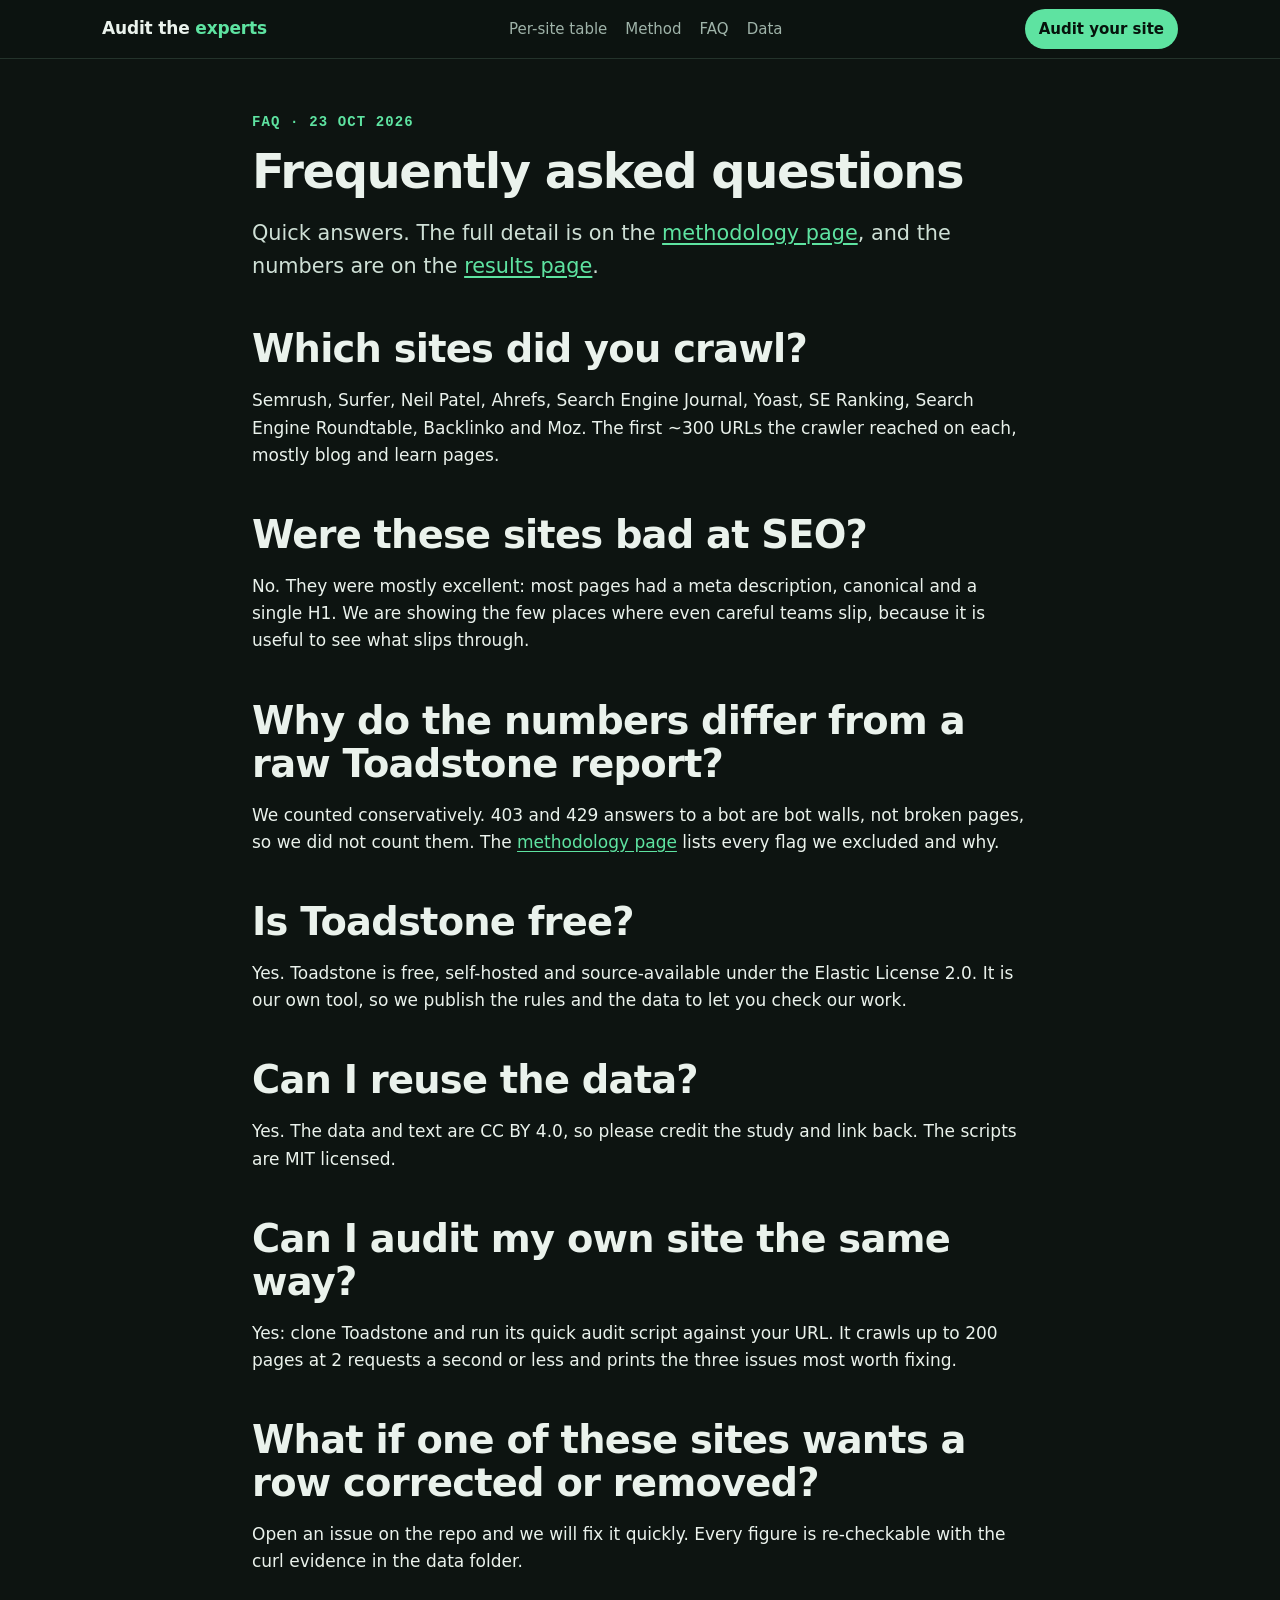
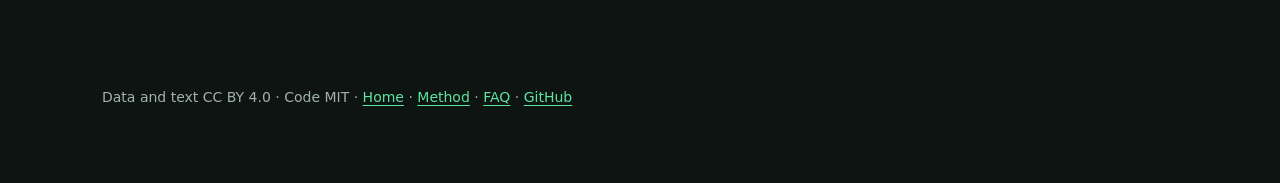
==== docs/faq.html @ 9f289cfd "Add SEO experts crawl 2026: data, charts, landing page, media, story drafts" ====
<!doctype html>
<html lang="en" class="no-js">
<head>
<meta charset="utf-8">
<meta name="viewport" content="width=device-width, initial-scale=1">
<title>FAQ: the 2026 SEO experts crawl</title>
<meta name="description" content="Answers about the 2026 crawl of 10 SEO sites: who we crawled, what we counted, how to reuse the data, and how to audit your own site.">
<link rel="canonical" href="https://spcaeo.github.io/seo-experts-crawl-2026/faq.html">
<meta http-equiv="Content-Security-Policy" content="default-src 'self'; script-src 'self'; style-src 'self'; img-src 'self' data:; media-src 'self'; connect-src 'self'; font-src 'self'; object-src 'none'; base-uri 'self'; form-action 'none'">
<meta name="referrer" content="strict-origin-when-cross-origin">
<meta name="robots" content="index, follow, max-image-preview:large">
<meta name="author" content="Rakesh Patel">
<meta name="theme-color" content="#0d1411">
<meta name="color-scheme" content="dark">
<link rel="icon" href="favicon.svg" type="image/svg+xml">
<link rel="stylesheet" href="assets/site.css">
<link rel="sitemap" type="application/xml" href="sitemap.xml">
<meta property="og:type" content="article">
<meta property="og:site_name" content="Toadstone study">
<meta property="og:title" content="FAQ: the 2026 SEO experts crawl">
<meta property="og:description" content="Answers about the 2026 crawl of 10 SEO sites: who we crawled, what we counted, how to reuse the data, and how to audit your own site.">
<meta property="og:url" content="https://spcaeo.github.io/seo-experts-crawl-2026/faq.html">
<meta property="og:image" content="https://spcaeo.github.io/seo-experts-crawl-2026/og-image.png">
<meta property="og:image:width" content="1200">
<meta property="og:image:height" content="630">
<meta property="og:image:alt" content="We crawled 10 of the best-known SEO sites: 2,521 pages, 3 broken URLs.">
<meta property="og:locale" content="en_US">
<meta property="article:published_time" content="2026-10-23T20:00:00-04:00">
<meta property="article:modified_time" content="2026-10-23T20:00:00-04:00">
<meta name="twitter:card" content="summary_large_image">
<meta name="twitter:title" content="FAQ: the 2026 SEO experts crawl">
<meta name="twitter:description" content="Answers about the 2026 crawl of 10 SEO sites: who we crawled, what we counted, how to reuse the data, and how to audit your own site.">
<meta name="twitter:image" content="https://spcaeo.github.io/seo-experts-crawl-2026/og-image.png">
<meta name="twitter:image:alt" content="We crawled 10 of the best-known SEO sites: 2,521 pages, 3 broken URLs.">
<script type="application/ld+json">{"@context": "https://schema.org", "@type": "FAQPage", "url": "https://spcaeo.github.io/seo-experts-crawl-2026/faq.html", "datePublished": "2026-10-23T20:00:00-04:00", "dateModified": "2026-10-23T20:00:00-04:00", "mainEntity": [{"@type": "Question", "name": "Which sites did you crawl?", "acceptedAnswer": {"@type": "Answer", "text": "Semrush, Surfer, Neil Patel, Ahrefs, Search Engine Journal, Yoast, SE Ranking, Search Engine Roundtable, Backlinko and Moz. The first ~300 URLs the crawler reached on each, mostly blog and learn pages."}}, {"@type": "Question", "name": "Were these sites bad at SEO?", "acceptedAnswer": {"@type": "Answer", "text": "No. They were mostly excellent: most pages had a meta description, canonical and a single H1. We are showing the few places where even careful teams slip, because it is useful to see what slips through."}}, {"@type": "Question", "name": "Why do the numbers differ from a raw Toadstone report?", "acceptedAnswer": {"@type": "Answer", "text": "We counted conservatively. 403 and 429 answers to a bot are bot walls, not broken pages, so we did not count them. The methodology page lists every flag we excluded and why."}}, {"@type": "Question", "name": "Is Toadstone free?", "acceptedAnswer": {"@type": "Answer", "text": "Yes. Toadstone is free, self-hosted and source-available under the Elastic License 2.0. It is our own tool, so we publish the rules and the data to let you check our work."}}, {"@type": "Question", "name": "Can I reuse the data?", "acceptedAnswer": {"@type": "Answer", "text": "Yes. The data and text are CC BY 4.0, so please credit the study and link back. The scripts are MIT licensed."}}, {"@type": "Question", "name": "Can I audit my own site the same way?", "acceptedAnswer": {"@type": "Answer", "text": "Yes: clone Toadstone and run its quick audit script against your URL. It crawls up to 200 pages at 2 requests a second or less and prints the three issues most worth fixing."}}, {"@type": "Question", "name": "What if one of these sites wants a row corrected or removed?", "acceptedAnswer": {"@type": "Answer", "text": "Open an issue on the repo and we will fix it quickly. Every figure is re-checkable with the curl evidence in the data folder."}}]}</script>
</head>
<body>
<a class="skip" href="#main">Skip to content</a>
<header class="top"><div class="wrap"><a class="brand" href="https://spcaeo.github.io/seo-experts-crawl-2026/">Audit the <span>experts</span></a>
<nav class="links" aria-label="Sections"><a href="https://spcaeo.github.io/seo-experts-crawl-2026/#sites">Per-site table</a><a href="methodology.html">Method</a><a href="faq.html">FAQ</a><a href="https://spcaeo.github.io/seo-experts-crawl-2026/#data">Data</a></nav>
<a class="btn sm" href="https://spcaeo.github.io/seo-experts-crawl-2026/#run">Audit your site</a></div></header>
<main id="main"><div class="wrap prose">
<p class="kicker">FAQ · 23 Oct 2026</p>
<h1 class="h1s">Frequently asked questions</h1>
<p class="lede">Quick answers. The full detail is on the <a href="methodology.html">methodology page</a>, and the numbers are on the <a href="https://spcaeo.github.io/seo-experts-crawl-2026/">results page</a>.</p>
<h2>Which sites did you crawl?</h2><p>Semrush, Surfer, Neil Patel, Ahrefs, Search Engine Journal, Yoast, SE Ranking, Search Engine Roundtable, Backlinko and Moz. The first ~300 URLs the crawler reached on each, mostly blog and learn pages.</p><h2>Were these sites bad at SEO?</h2><p>No. They were mostly excellent: most pages had a meta description, canonical and a single H1. We are showing the few places where even careful teams slip, because it is useful to see what slips through.</p><h2>Why do the numbers differ from a raw Toadstone report?</h2><p>We counted conservatively. 403 and 429 answers to a bot are bot walls, not broken pages, so we did not count them. The <a href="methodology.html">methodology page</a> lists every flag we excluded and why.</p><h2>Is Toadstone free?</h2><p>Yes. Toadstone is free, self-hosted and source-available under the Elastic License 2.0. It is our own tool, so we publish the rules and the data to let you check our work.</p><h2>Can I reuse the data?</h2><p>Yes. The data and text are CC BY 4.0, so please credit the study and link back. The scripts are MIT licensed.</p><h2>Can I audit my own site the same way?</h2><p>Yes: clone Toadstone and run its quick audit script against your URL. It crawls up to 200 pages at 2 requests a second or less and prints the three issues most worth fixing.</p><h2>What if one of these sites wants a row corrected or removed?</h2><p>Open an issue on the repo and we will fix it quickly. Every figure is re-checkable with the curl evidence in the data folder.</p>
</div></main>
<footer><div class="wrap"><p>Data and text CC BY 4.0 · Code MIT · <a href="https://spcaeo.github.io/seo-experts-crawl-2026/">Home</a> · <a href="methodology.html">Method</a> · <a href="faq.html">FAQ</a> · <a href="https://github.com/spcaeo/seo-experts-crawl-2026">GitHub</a></p></div></footer>
</body></html>
---- docs/assets/site.css ----
:root{--bg:#0d1411;--panel:#131d18;--panel2:#18251f;--line:#24332b;--ink:#eaf2ec;--muted:#9fb3a9;--amber:#f5b942;--mint:#5ee3a1;--coral:#ff7b7b;--orange:#ff9f43;--blue:#6cb6ff;--violet:#b69cff;--yellow:#ffd166;--pink:#f78fb3;--r:14px;--max:1120px;
--sans:system-ui,-apple-system,"Segoe UI",Roboto,Inter,"Helvetica Neue",Arial,sans-serif;--mono:ui-monospace,"SFMono-Regular","JetBrains Mono",Menlo,Consolas,monospace}
*{box-sizing:border-box}html{scroll-behavior:smooth}
body{margin:0;background:var(--bg);color:var(--ink);font:17px/1.6 var(--sans);-webkit-font-smoothing:antialiased}
a{color:var(--mint);text-underline-offset:3px}a:hover{color:#9af0c3}
:focus-visible{outline:3px solid var(--amber);outline-offset:3px;border-radius:4px}
.skip{position:absolute;left:-999px;top:8px;background:var(--amber);color:#111;padding:8px 14px;border-radius:8px;z-index:9}.skip:focus{left:12px}
.wrap{max-width:var(--max);margin:0 auto;padding:0 22px}
header.top{position:sticky;top:0;z-index:5;background:rgba(13,20,17,.86);backdrop-filter:blur(8px);border-bottom:1px solid var(--line)}
header.top .wrap{display:flex;align-items:center;justify-content:space-between;height:58px;gap:16px}
.brand{font-weight:800;color:var(--ink);text-decoration:none;letter-spacing:-.01em}.brand span{color:var(--mint)}
nav.links{display:flex;gap:18px;font-size:15px}nav.links a{color:var(--muted);text-decoration:none}nav.links a:hover{color:var(--ink)}
@media (max-width:760px){nav.links{display:none}}
.btn{display:inline-flex;align-items:center;gap:8px;background:var(--mint);color:#06130c;font-weight:700;text-decoration:none;padding:12px 20px;border-radius:999px;border:0}
.btn:hover{background:#8af0bd;color:#06130c}.btn.ghost{background:transparent;color:var(--ink);border:1px solid var(--line)}.btn.ghost:hover{border-color:var(--mint);color:var(--ink)}
.btn.sm{padding:8px 14px;font-size:15px}
.hero{position:relative;overflow:hidden;padding:64px 0 40px;border-bottom:1px solid var(--line)}
#crawl{position:absolute;inset:0;width:100%;height:100%;opacity:.28;pointer-events:none}
.hero .wrap{position:relative}
.kicker{color:var(--mint);font:700 14px/1 var(--mono);letter-spacing:.08em;text-transform:uppercase;margin:0 0 18px}
h1{font-size:clamp(2.2rem,5.6vw,4.3rem);line-height:1.04;letter-spacing:-.03em;margin:0 0 20px;max-width:15ch;font-weight:800}
h1 em{font-style:normal;color:var(--amber)}
.lede{font-size:clamp(1.05rem,2vw,1.3rem);color:#cfe0d6;max-width:60ch;margin:0 0 28px}
.cta-row{display:flex;flex-wrap:wrap;gap:12px;margin-bottom:44px}
.stats{display:grid;grid-template-columns:repeat(4,1fr);gap:14px;margin:0;padding:0;list-style:none}
@media (max-width:860px){.stats{grid-template-columns:repeat(2,1fr)}}
.stat{background:rgba(19,29,24,.88);border:1px solid var(--line);border-radius:var(--r);padding:18px 18px 16px}
.stat b{display:block;font-size:clamp(2rem,4.4vw,3.1rem);line-height:1;font-weight:800;letter-spacing:-.03em;color:var(--amber);font-variant-numeric:tabular-nums}
.stat.good b{color:var(--mint)}.stat span{display:block;color:var(--muted);font-size:15px;margin-top:8px;line-height:1.35}
section{padding:72px 0;border-bottom:1px solid var(--line)}
h2{font-size:clamp(1.6rem,3.4vw,2.4rem);line-height:1.12;letter-spacing:-.02em;margin:0 0 12px}
h3{font-size:1.15rem;margin:0 0 8px}
.sub{color:var(--muted);max-width:70ch;margin:0 0 28px}
.panel{background:var(--panel);border:1px solid var(--line);border-radius:var(--r);padding:20px}
.grid2{display:grid;grid-template-columns:1fr 1fr;gap:18px}@media (max-width:860px){.grid2{grid-template-columns:minmax(0,1fr)}}
.reveal{opacity:0;transform:translateY(22px);transition:opacity .7s ease,transform .7s ease}.reveal.in{opacity:1;transform:none}
.no-js .reveal{opacity:1;transform:none}
/* health grid */
.hg-row{display:grid;grid-template-columns:190px minmax(0,1fr) 64px;align-items:center;gap:12px;margin:6px 0}
.hg-row .name{font:600 14px/1.2 var(--mono);color:var(--ink);text-align:right;white-space:nowrap;overflow:hidden;text-overflow:ellipsis}
.hg-row .n{font:13px var(--mono);color:var(--muted)}
.hg-cells{display:grid;grid-template-columns:repeat(300,minmax(0,1fr));gap:1px;height:26px;min-width:0}
.hg-cells i{display:block;border-radius:1px;background:#1e2d25;transform:scaleY(.2);transition:transform .35s ease,background-color .35s ease}
.hg-cells.lit i{transform:none}
.c0{background:#2c6b4c!important}.c1{background:#a7832f!important}.c2{background:#d39a3a!important}.c3{background:#f5b942!important}.cB{background:var(--coral)!important}
@media (max-width:640px){.hg-row{grid-template-columns:96px minmax(0,1fr) 40px;gap:8px}.hg-row .name{font-size:11px}.hg-cells{height:20px;gap:0}}
.legend{display:flex;flex-wrap:wrap;gap:14px;font-size:14px;color:var(--muted);margin-top:14px}.legend i{display:inline-block;width:12px;height:12px;border-radius:3px;margin-right:6px;vertical-align:-1px}
/* charts */
.toggles{display:flex;flex-wrap:wrap;gap:8px;margin:0 0 14px}
.chip{font:600 13px var(--sans);border:1px solid var(--line);background:var(--panel2);color:var(--ink);border-radius:999px;padding:6px 12px;cursor:pointer;display:inline-flex;align-items:center;gap:7px}
.chip i{width:10px;height:10px;border-radius:50%;display:inline-block}.chip[aria-pressed=false]{opacity:.45;text-decoration:line-through}
svg text{fill:var(--ink);font-family:var(--sans)}svg .muted{fill:var(--muted)}
.bar{transition:width .8s cubic-bezier(.2,.8,.2,1),x .8s cubic-bezier(.2,.8,.2,1),opacity .3s}
.bar:hover,.cell:hover{opacity:.8}
#tip{position:fixed;z-index:20;pointer-events:none;background:#0a100d;border:1px solid var(--line);color:var(--ink);padding:8px 10px;border-radius:8px;font-size:13px;line-height:1.4;max-width:280px;box-shadow:0 10px 30px rgba(0,0,0,.4);opacity:0;transition:opacity .12s}
#tip.on{opacity:1}
/* table */
.tablewrap{overflow-x:auto;border:1px solid var(--line);border-radius:var(--r)}
table{border-collapse:collapse;width:100%;font-size:14.5px;font-variant-numeric:tabular-nums;min-width:860px}
th,td{padding:10px 9px;border-bottom:1px solid var(--line);text-align:right;white-space:nowrap}
th:first-child,td:first-child{text-align:left}thead th{background:var(--panel2);position:sticky;top:0}
th button{all:unset;cursor:pointer;font-weight:700;color:var(--ink)}th button::after{content:" ↕";color:var(--muted);font-size:12px}
th[aria-sort=ascending] button::after{content:" ↑";color:var(--mint)}th[aria-sort=descending] button::after{content:" ↓";color:var(--mint)}
tbody tr:hover{background:#15221c}td.zero{color:#5f7a6d}td.hi{color:var(--amber);font-weight:700}
.note{font-size:14px;color:var(--muted)}
/* examples */
.examples{display:grid;grid-template-columns:repeat(auto-fit,minmax(300px,1fr));gap:16px}
.ex{background:var(--panel);border:1px solid var(--line);border-radius:var(--r);padding:18px;display:flex;flex-direction:column;gap:8px}
.ex .site{font:700 13px var(--mono);color:var(--mint)}.ex p{margin:0;color:#d5e3da;font-size:15.5px}
.ex code,.mono{font-family:var(--mono);font-size:13px;word-break:break-all;color:#cfe0d6}
.ex pre{margin:4px 0 0;background:#0a100d;border:1px solid var(--line);border-radius:8px;padding:10px;font:12.5px/1.5 var(--mono);white-space:pre-wrap;word-break:break-all;color:#b9cdc2;max-height:9.5em;overflow:auto}
.pill{display:inline-block;font:700 12px var(--mono);padding:3px 8px;border-radius:999px;background:#2a1d1d;color:var(--coral);border:1px solid #4a2c2c}
.pill.ok{background:#16261e;color:var(--mint);border-color:#24402f}.pill.warn{background:#2a2414;color:var(--amber);border-color:#4a3d1d}
/* video */
figure{margin:0}figcaption{color:var(--muted);font-size:14px;margin-top:10px}
video,.media img{width:100%;height:auto;display:block;border-radius:var(--r);border:1px solid var(--line);background:#0a100d}
.media-grid{display:grid;grid-template-columns:1fr 1.25fr;gap:18px;align-items:start}@media (max-width:860px){.media-grid{grid-template-columns:minmax(0,1fr)}}
ul.clean{padding-left:1.1em}ul.clean li{margin:6px 0}
.cta{background:linear-gradient(135deg,#15291f,#132019);border:1px solid #2a4537;border-radius:22px;padding:34px}
.steps{counter-reset:s;list-style:none;padding:0;margin:20px 0}.steps li{counter-increment:s;position:relative;padding-left:44px;margin:14px 0}
.steps li::before{content:counter(s);position:absolute;left:0;top:0;width:30px;height:30px;border-radius:50%;background:var(--mint);color:#06130c;font-weight:800;display:grid;place-items:center;font-size:15px}
pre.cmd{background:#0a100d;border:1px solid var(--line);border-radius:10px;padding:12px 14px;overflow-x:auto;font:14px/1.55 var(--mono);color:#d8e8de;margin:8px 0 0}
.dl{display:grid;grid-template-columns:repeat(auto-fit,minmax(250px,1fr));gap:12px}
.dl a{display:block;background:var(--panel);border:1px solid var(--line);border-radius:12px;padding:14px 16px;text-decoration:none;color:var(--ink)}
.dl a:hover{border-color:var(--mint)}.dl a b{display:block;font-family:var(--mono);font-size:14px;color:var(--mint)}.dl a span{color:var(--muted);font-size:14px}
footer{padding:40px 0 60px;color:var(--muted);font-size:14px}
details summary{cursor:pointer;color:var(--mint);font-weight:600}
@media (prefers-reduced-motion:reduce){html{scroll-behavior:auto}.reveal,.hg-cells i,.bar{transition:none!important;opacity:1!important;transform:none!important}#crawl{display:none}}

.bad{color:#ff7b7b}.mt{margin-top:18px}.tight{margin-bottom:6px}caption{caption-side:bottom;padding:10px;text-align:left;white-space:normal;position:sticky;left:0;width:min(880px,calc(100vw - 56px));box-sizing:border-box}
.prose{max-width:820px;padding-top:56px;padding-bottom:40px}.prose h2{margin-top:44px}.h1s{font-size:clamp(1.9rem,4.4vw,3rem);max-width:none}
table.plain{min-width:720px}td.why{white-space:normal;min-width:320px;text-align:left}table.plain td,table.plain th{text-align:left}

thead th{white-space:normal;vertical-align:bottom;line-height:1.25}
.media-grid>*,.grid2>*{min-width:0}
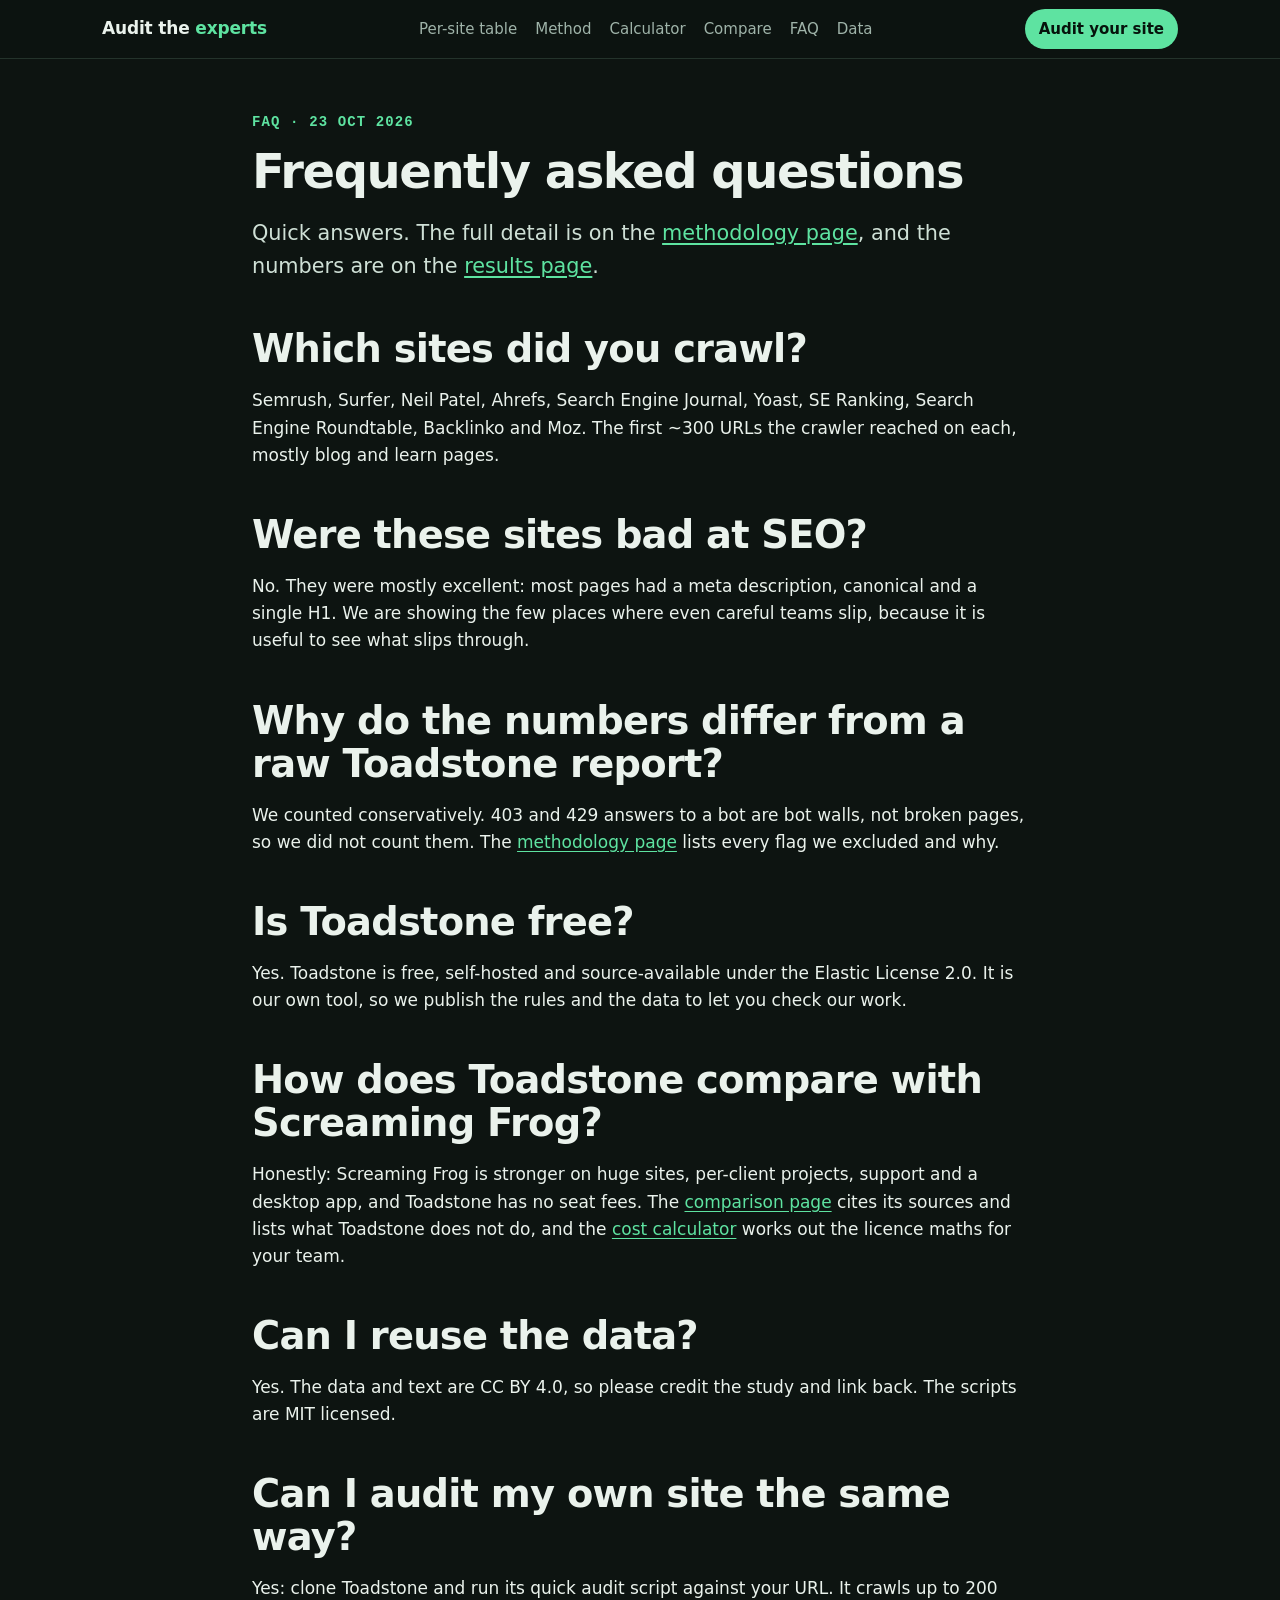
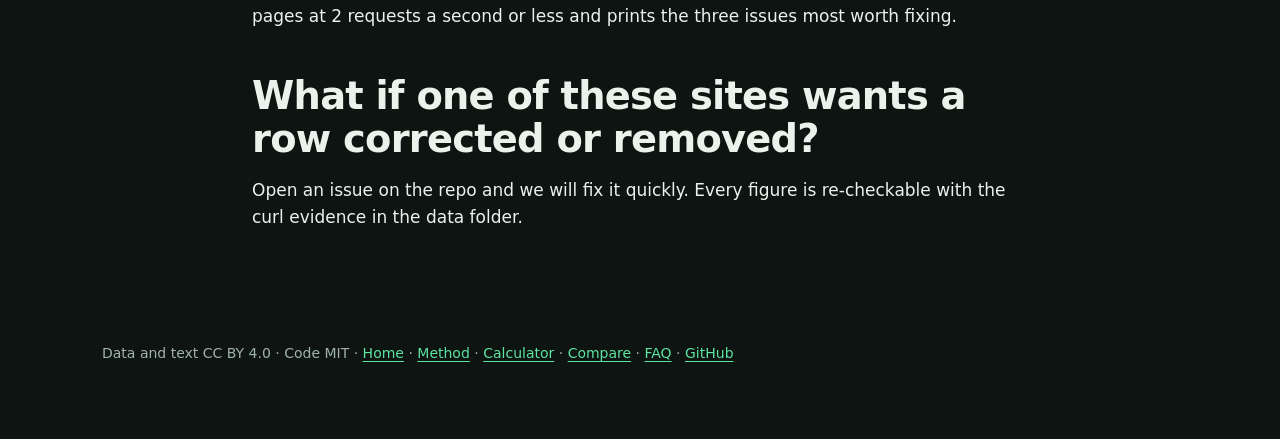
==== commit f229818e: "Add cost calculator and honest Toadstone vs Screaming Frog comparison pages - docs/calculator.html +" ====
--- a/docs/faq.html
+++ b/docs/faq.html
@@ -32,18 +32,18 @@
 <meta name="twitter:description" content="Answers about the 2026 crawl of 10 SEO sites: who we crawled, what we counted, how to reuse the data, and how to audit your own site.">
 <meta name="twitter:image" content="https://spcaeo.github.io/seo-experts-crawl-2026/og-image.png">
 <meta name="twitter:image:alt" content="We crawled 10 of the best-known SEO sites: 2,521 pages, 3 broken URLs.">
-<script type="application/ld+json">{"@context": "https://schema.org", "@type": "FAQPage", "url": "https://spcaeo.github.io/seo-experts-crawl-2026/faq.html", "datePublished": "2026-10-23T20:00:00-04:00", "dateModified": "2026-10-23T20:00:00-04:00", "mainEntity": [{"@type": "Question", "name": "Which sites did you crawl?", "acceptedAnswer": {"@type": "Answer", "text": "Semrush, Surfer, Neil Patel, Ahrefs, Search Engine Journal, Yoast, SE Ranking, Search Engine Roundtable, Backlinko and Moz. The first ~300 URLs the crawler reached on each, mostly blog and learn pages."}}, {"@type": "Question", "name": "Were these sites bad at SEO?", "acceptedAnswer": {"@type": "Answer", "text": "No. They were mostly excellent: most pages had a meta description, canonical and a single H1. We are showing the few places where even careful teams slip, because it is useful to see what slips through."}}, {"@type": "Question", "name": "Why do the numbers differ from a raw Toadstone report?", "acceptedAnswer": {"@type": "Answer", "text": "We counted conservatively. 403 and 429 answers to a bot are bot walls, not broken pages, so we did not count them. The methodology page lists every flag we excluded and why."}}, {"@type": "Question", "name": "Is Toadstone free?", "acceptedAnswer": {"@type": "Answer", "text": "Yes. Toadstone is free, self-hosted and source-available under the Elastic License 2.0. It is our own tool, so we publish the rules and the data to let you check our work."}}, {"@type": "Question", "name": "Can I reuse the data?", "acceptedAnswer": {"@type": "Answer", "text": "Yes. The data and text are CC BY 4.0, so please credit the study and link back. The scripts are MIT licensed."}}, {"@type": "Question", "name": "Can I audit my own site the same way?", "acceptedAnswer": {"@type": "Answer", "text": "Yes: clone Toadstone and run its quick audit script against your URL. It crawls up to 200 pages at 2 requests a second or less and prints the three issues most worth fixing."}}, {"@type": "Question", "name": "What if one of these sites wants a row corrected or removed?", "acceptedAnswer": {"@type": "Answer", "text": "Open an issue on the repo and we will fix it quickly. Every figure is re-checkable with the curl evidence in the data folder."}}]}</script>
+<script type="application/ld+json">{"@context": "https://schema.org", "@type": "FAQPage", "url": "https://spcaeo.github.io/seo-experts-crawl-2026/faq.html", "datePublished": "2026-10-23T20:00:00-04:00", "dateModified": "2026-10-23T20:00:00-04:00", "mainEntity": [{"@type": "Question", "name": "Which sites did you crawl?", "acceptedAnswer": {"@type": "Answer", "text": "Semrush, Surfer, Neil Patel, Ahrefs, Search Engine Journal, Yoast, SE Ranking, Search Engine Roundtable, Backlinko and Moz. The first ~300 URLs the crawler reached on each, mostly blog and learn pages."}}, {"@type": "Question", "name": "Were these sites bad at SEO?", "acceptedAnswer": {"@type": "Answer", "text": "No. They were mostly excellent: most pages had a meta description, canonical and a single H1. We are showing the few places where even careful teams slip, because it is useful to see what slips through."}}, {"@type": "Question", "name": "Why do the numbers differ from a raw Toadstone report?", "acceptedAnswer": {"@type": "Answer", "text": "We counted conservatively. 403 and 429 answers to a bot are bot walls, not broken pages, so we did not count them. The methodology page lists every flag we excluded and why."}}, {"@type": "Question", "name": "Is Toadstone free?", "acceptedAnswer": {"@type": "Answer", "text": "Yes. Toadstone is free, self-hosted and source-available under the Elastic License 2.0. It is our own tool, so we publish the rules and the data to let you check our work."}}, {"@type": "Question", "name": "How does Toadstone compare with Screaming Frog?", "acceptedAnswer": {"@type": "Answer", "text": "Honestly: Screaming Frog is stronger on huge sites, per-client projects, support and a desktop app, and Toadstone has no seat fees. The comparison page cites its sources and lists what Toadstone does not do, and the cost calculator works out the licence maths for your team."}}, {"@type": "Question", "name": "Can I reuse the data?", "acceptedAnswer": {"@type": "Answer", "text": "Yes. The data and text are CC BY 4.0, so please credit the study and link back. The scripts are MIT licensed."}}, {"@type": "Question", "name": "Can I audit my own site the same way?", "acceptedAnswer": {"@type": "Answer", "text": "Yes: clone Toadstone and run its quick audit script against your URL. It crawls up to 200 pages at 2 requests a second or less and prints the three issues most worth fixing."}}, {"@type": "Question", "name": "What if one of these sites wants a row corrected or removed?", "acceptedAnswer": {"@type": "Answer", "text": "Open an issue on the repo and we will fix it quickly. Every figure is re-checkable with the curl evidence in the data folder."}}]}</script>
 </head>
 <body>
 <a class="skip" href="#main">Skip to content</a>
 <header class="top"><div class="wrap"><a class="brand" href="https://spcaeo.github.io/seo-experts-crawl-2026/">Audit the <span>experts</span></a>
-<nav class="links" aria-label="Sections"><a href="https://spcaeo.github.io/seo-experts-crawl-2026/#sites">Per-site table</a><a href="methodology.html">Method</a><a href="faq.html">FAQ</a><a href="https://spcaeo.github.io/seo-experts-crawl-2026/#data">Data</a></nav>
+<nav class="links" aria-label="Sections"><a href="https://spcaeo.github.io/seo-experts-crawl-2026/#sites">Per-site table</a><a href="methodology.html">Method</a><a href="calculator.html">Calculator</a><a href="compare.html">Compare</a><a href="faq.html">FAQ</a><a href="https://spcaeo.github.io/seo-experts-crawl-2026/#data">Data</a></nav>
 <a class="btn sm" href="https://spcaeo.github.io/seo-experts-crawl-2026/#run">Audit your site</a></div></header>
 <main id="main"><div class="wrap prose">
 <p class="kicker">FAQ · 23 Oct 2026</p>
 <h1 class="h1s">Frequently asked questions</h1>
 <p class="lede">Quick answers. The full detail is on the <a href="methodology.html">methodology page</a>, and the numbers are on the <a href="https://spcaeo.github.io/seo-experts-crawl-2026/">results page</a>.</p>
-<h2>Which sites did you crawl?</h2><p>Semrush, Surfer, Neil Patel, Ahrefs, Search Engine Journal, Yoast, SE Ranking, Search Engine Roundtable, Backlinko and Moz. The first ~300 URLs the crawler reached on each, mostly blog and learn pages.</p><h2>Were these sites bad at SEO?</h2><p>No. They were mostly excellent: most pages had a meta description, canonical and a single H1. We are showing the few places where even careful teams slip, because it is useful to see what slips through.</p><h2>Why do the numbers differ from a raw Toadstone report?</h2><p>We counted conservatively. 403 and 429 answers to a bot are bot walls, not broken pages, so we did not count them. The <a href="methodology.html">methodology page</a> lists every flag we excluded and why.</p><h2>Is Toadstone free?</h2><p>Yes. Toadstone is free, self-hosted and source-available under the Elastic License 2.0. It is our own tool, so we publish the rules and the data to let you check our work.</p><h2>Can I reuse the data?</h2><p>Yes. The data and text are CC BY 4.0, so please credit the study and link back. The scripts are MIT licensed.</p><h2>Can I audit my own site the same way?</h2><p>Yes: clone Toadstone and run its quick audit script against your URL. It crawls up to 200 pages at 2 requests a second or less and prints the three issues most worth fixing.</p><h2>What if one of these sites wants a row corrected or removed?</h2><p>Open an issue on the repo and we will fix it quickly. Every figure is re-checkable with the curl evidence in the data folder.</p>
+<h2>Which sites did you crawl?</h2><p>Semrush, Surfer, Neil Patel, Ahrefs, Search Engine Journal, Yoast, SE Ranking, Search Engine Roundtable, Backlinko and Moz. The first ~300 URLs the crawler reached on each, mostly blog and learn pages.</p><h2>Were these sites bad at SEO?</h2><p>No. They were mostly excellent: most pages had a meta description, canonical and a single H1. We are showing the few places where even careful teams slip, because it is useful to see what slips through.</p><h2>Why do the numbers differ from a raw Toadstone report?</h2><p>We counted conservatively. 403 and 429 answers to a bot are bot walls, not broken pages, so we did not count them. The <a href="methodology.html">methodology page</a> lists every flag we excluded and why.</p><h2>Is Toadstone free?</h2><p>Yes. Toadstone is free, self-hosted and source-available under the Elastic License 2.0. It is our own tool, so we publish the rules and the data to let you check our work.</p><h2>How does Toadstone compare with Screaming Frog?</h2><p>Honestly: Screaming Frog is stronger on huge sites, per-client projects, support and a desktop app, and Toadstone has no seat fees. The <a href="compare.html">comparison page</a> cites its sources and lists what Toadstone does not do, and the <a href="calculator.html">cost calculator</a> works out the licence maths for your team.</p><h2>Can I reuse the data?</h2><p>Yes. The data and text are CC BY 4.0, so please credit the study and link back. The scripts are MIT licensed.</p><h2>Can I audit my own site the same way?</h2><p>Yes: clone Toadstone and run its quick audit script against your URL. It crawls up to 200 pages at 2 requests a second or less and prints the three issues most worth fixing.</p><h2>What if one of these sites wants a row corrected or removed?</h2><p>Open an issue on the repo and we will fix it quickly. Every figure is re-checkable with the curl evidence in the data folder.</p>
 </div></main>
-<footer><div class="wrap"><p>Data and text CC BY 4.0 · Code MIT · <a href="https://spcaeo.github.io/seo-experts-crawl-2026/">Home</a> · <a href="methodology.html">Method</a> · <a href="faq.html">FAQ</a> · <a href="https://github.com/spcaeo/seo-experts-crawl-2026">GitHub</a></p></div></footer>
+<footer><div class="wrap"><p>Data and text CC BY 4.0 · Code MIT · <a href="https://spcaeo.github.io/seo-experts-crawl-2026/">Home</a> · <a href="methodology.html">Method</a> · <a href="calculator.html">Calculator</a> · <a href="compare.html">Compare</a> · <a href="faq.html">FAQ</a> · <a href="https://github.com/spcaeo/seo-experts-crawl-2026">GitHub</a></p></div></footer>
 </body></html>
--- a/docs/assets/site.css
+++ b/docs/assets/site.css
@@ -93,3 +93,23 @@
 
 thead th{white-space:normal;vertical-align:bottom;line-height:1.25}
 .media-grid>*,.grid2>*{min-width:0}
+
+/* calculator + comparison pages */
+.disclose{border-color:#4a3d1d;background:#1a1a12;margin:0 0 24px}.disclose p{margin:0}
+.cite{font:12px var(--mono);margin-left:2px}.cite a{text-decoration:none;color:var(--amber);padding:0 1px}.cite a:hover{text-decoration:underline}
+.calc .fields{display:grid;grid-template-columns:minmax(0,1.2fr) minmax(0,1fr);gap:14px 18px;align-items:center;background:var(--panel);border:1px solid var(--line);border-radius:var(--r);padding:20px}
+.calc label{font-weight:600;line-height:1.3}.calc .hint{display:block;font-weight:400;font-size:13.5px;color:var(--muted)}
+.calc input,.calc select{width:100%;font:16px var(--sans);color:var(--ink);background:#0a100d;border:1px solid var(--line);border-radius:10px;padding:10px 12px;min-height:44px}
+.calc input:hover,.calc select:hover{border-color:#3a5347}
+@media (max-width:640px){.calc .fields{grid-template-columns:minmax(0,1fr)}}
+.result{margin-top:10px}.result .big{font-size:1.25rem;line-height:1.4}.result .big b{color:var(--amber)}
+.bars{display:grid;gap:10px;margin:18px 0 22px}.barrow{display:grid;grid-template-columns:110px minmax(0,1fr) 90px;gap:12px;align-items:center;font-size:15px}
+.barrow .track{display:block;height:22px;background:#0a100d;border:1px solid var(--line);border-radius:999px;overflow:hidden}
+.barrow .fill{display:block;height:100%;border-radius:999px;transition:width .5s cubic-bezier(.2,.8,.2,1)}
+.barrow .fill.sf{background:var(--amber)}.barrow .fill.ts{background:var(--mint)}.fill.full{width:100%}.fill.zero{width:2px}
+.barrow .bv{font:700 15px var(--mono);text-align:right}
+@media (max-width:640px){.barrow{grid-template-columns:84px minmax(0,1fr) 72px;gap:8px;font-size:13.5px}}
+@media (prefers-reduced-motion:reduce){.barrow .fill{transition:none}}
+table.cmp{min-width:860px}table.cmp th[scope=row]{white-space:normal;min-width:130px;vertical-align:top}table.cmp td{vertical-align:top}table.cmp td.why{min-width:260px}
+.plainedge{color:var(--muted);font-size:14px}
+ol.srcs{padding-left:1.4em}ol.srcs li{margin:8px 0;list-style:none;margin-left:-1.4em;padding-left:0}
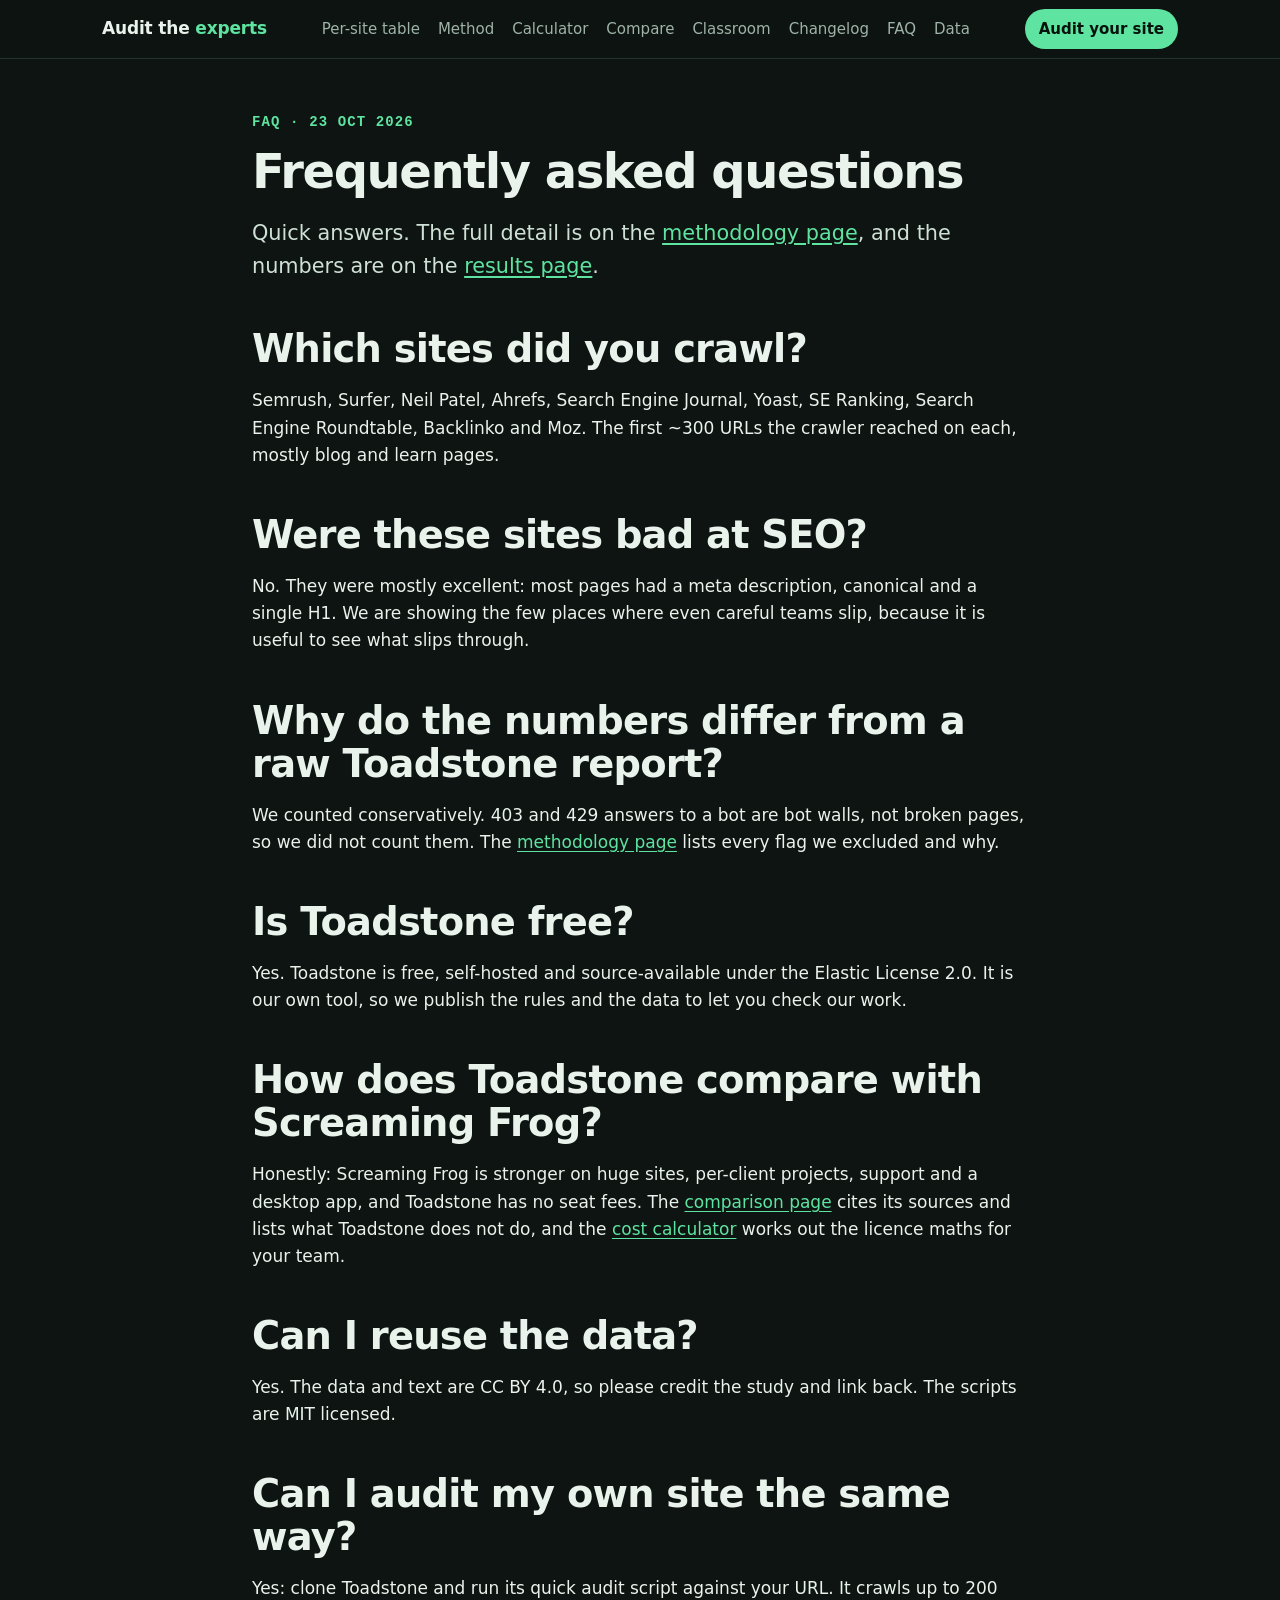
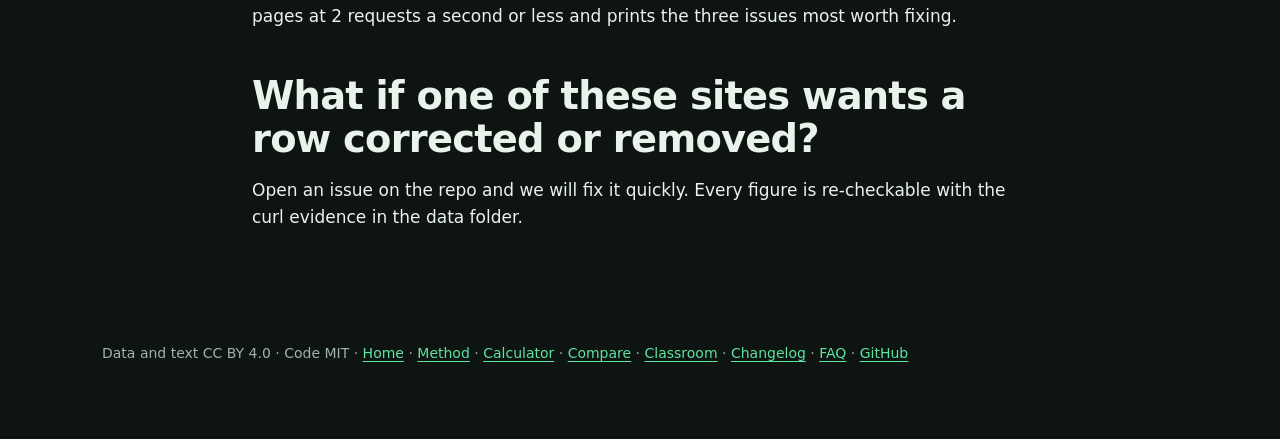
==== commit 113a4ded: "Link classroom and changelog pages from nav, footer and sitemap" ====
--- a/docs/faq.html
+++ b/docs/faq.html
@@ -37,7 +37,7 @@
 <body>
 <a class="skip" href="#main">Skip to content</a>
 <header class="top"><div class="wrap"><a class="brand" href="https://spcaeo.github.io/seo-experts-crawl-2026/">Audit the <span>experts</span></a>
-<nav class="links" aria-label="Sections"><a href="https://spcaeo.github.io/seo-experts-crawl-2026/#sites">Per-site table</a><a href="methodology.html">Method</a><a href="calculator.html">Calculator</a><a href="compare.html">Compare</a><a href="faq.html">FAQ</a><a href="https://spcaeo.github.io/seo-experts-crawl-2026/#data">Data</a></nav>
+<nav class="links" aria-label="Sections"><a href="https://spcaeo.github.io/seo-experts-crawl-2026/#sites">Per-site table</a><a href="methodology.html">Method</a><a href="calculator.html">Calculator</a><a href="compare.html">Compare</a><a href="classroom.html">Classroom</a><a href="changelog.html">Changelog</a><a href="faq.html">FAQ</a><a href="https://spcaeo.github.io/seo-experts-crawl-2026/#data">Data</a></nav>
 <a class="btn sm" href="https://spcaeo.github.io/seo-experts-crawl-2026/#run">Audit your site</a></div></header>
 <main id="main"><div class="wrap prose">
 <p class="kicker">FAQ · 23 Oct 2026</p>
@@ -45,5 +45,5 @@
 <p class="lede">Quick answers. The full detail is on the <a href="methodology.html">methodology page</a>, and the numbers are on the <a href="https://spcaeo.github.io/seo-experts-crawl-2026/">results page</a>.</p>
 <h2>Which sites did you crawl?</h2><p>Semrush, Surfer, Neil Patel, Ahrefs, Search Engine Journal, Yoast, SE Ranking, Search Engine Roundtable, Backlinko and Moz. The first ~300 URLs the crawler reached on each, mostly blog and learn pages.</p><h2>Were these sites bad at SEO?</h2><p>No. They were mostly excellent: most pages had a meta description, canonical and a single H1. We are showing the few places where even careful teams slip, because it is useful to see what slips through.</p><h2>Why do the numbers differ from a raw Toadstone report?</h2><p>We counted conservatively. 403 and 429 answers to a bot are bot walls, not broken pages, so we did not count them. The <a href="methodology.html">methodology page</a> lists every flag we excluded and why.</p><h2>Is Toadstone free?</h2><p>Yes. Toadstone is free, self-hosted and source-available under the Elastic License 2.0. It is our own tool, so we publish the rules and the data to let you check our work.</p><h2>How does Toadstone compare with Screaming Frog?</h2><p>Honestly: Screaming Frog is stronger on huge sites, per-client projects, support and a desktop app, and Toadstone has no seat fees. The <a href="compare.html">comparison page</a> cites its sources and lists what Toadstone does not do, and the <a href="calculator.html">cost calculator</a> works out the licence maths for your team.</p><h2>Can I reuse the data?</h2><p>Yes. The data and text are CC BY 4.0, so please credit the study and link back. The scripts are MIT licensed.</p><h2>Can I audit my own site the same way?</h2><p>Yes: clone Toadstone and run its quick audit script against your URL. It crawls up to 200 pages at 2 requests a second or less and prints the three issues most worth fixing.</p><h2>What if one of these sites wants a row corrected or removed?</h2><p>Open an issue on the repo and we will fix it quickly. Every figure is re-checkable with the curl evidence in the data folder.</p>
 </div></main>
-<footer><div class="wrap"><p>Data and text CC BY 4.0 · Code MIT · <a href="https://spcaeo.github.io/seo-experts-crawl-2026/">Home</a> · <a href="methodology.html">Method</a> · <a href="calculator.html">Calculator</a> · <a href="compare.html">Compare</a> · <a href="faq.html">FAQ</a> · <a href="https://github.com/spcaeo/seo-experts-crawl-2026">GitHub</a></p></div></footer>
+<footer><div class="wrap"><p>Data and text CC BY 4.0 · Code MIT · <a href="https://spcaeo.github.io/seo-experts-crawl-2026/">Home</a> · <a href="methodology.html">Method</a> · <a href="calculator.html">Calculator</a> · <a href="compare.html">Compare</a> · <a href="classroom.html">Classroom</a> · <a href="changelog.html">Changelog</a> · <a href="faq.html">FAQ</a> · <a href="https://github.com/spcaeo/seo-experts-crawl-2026">GitHub</a></p></div></footer>
 </body></html>
